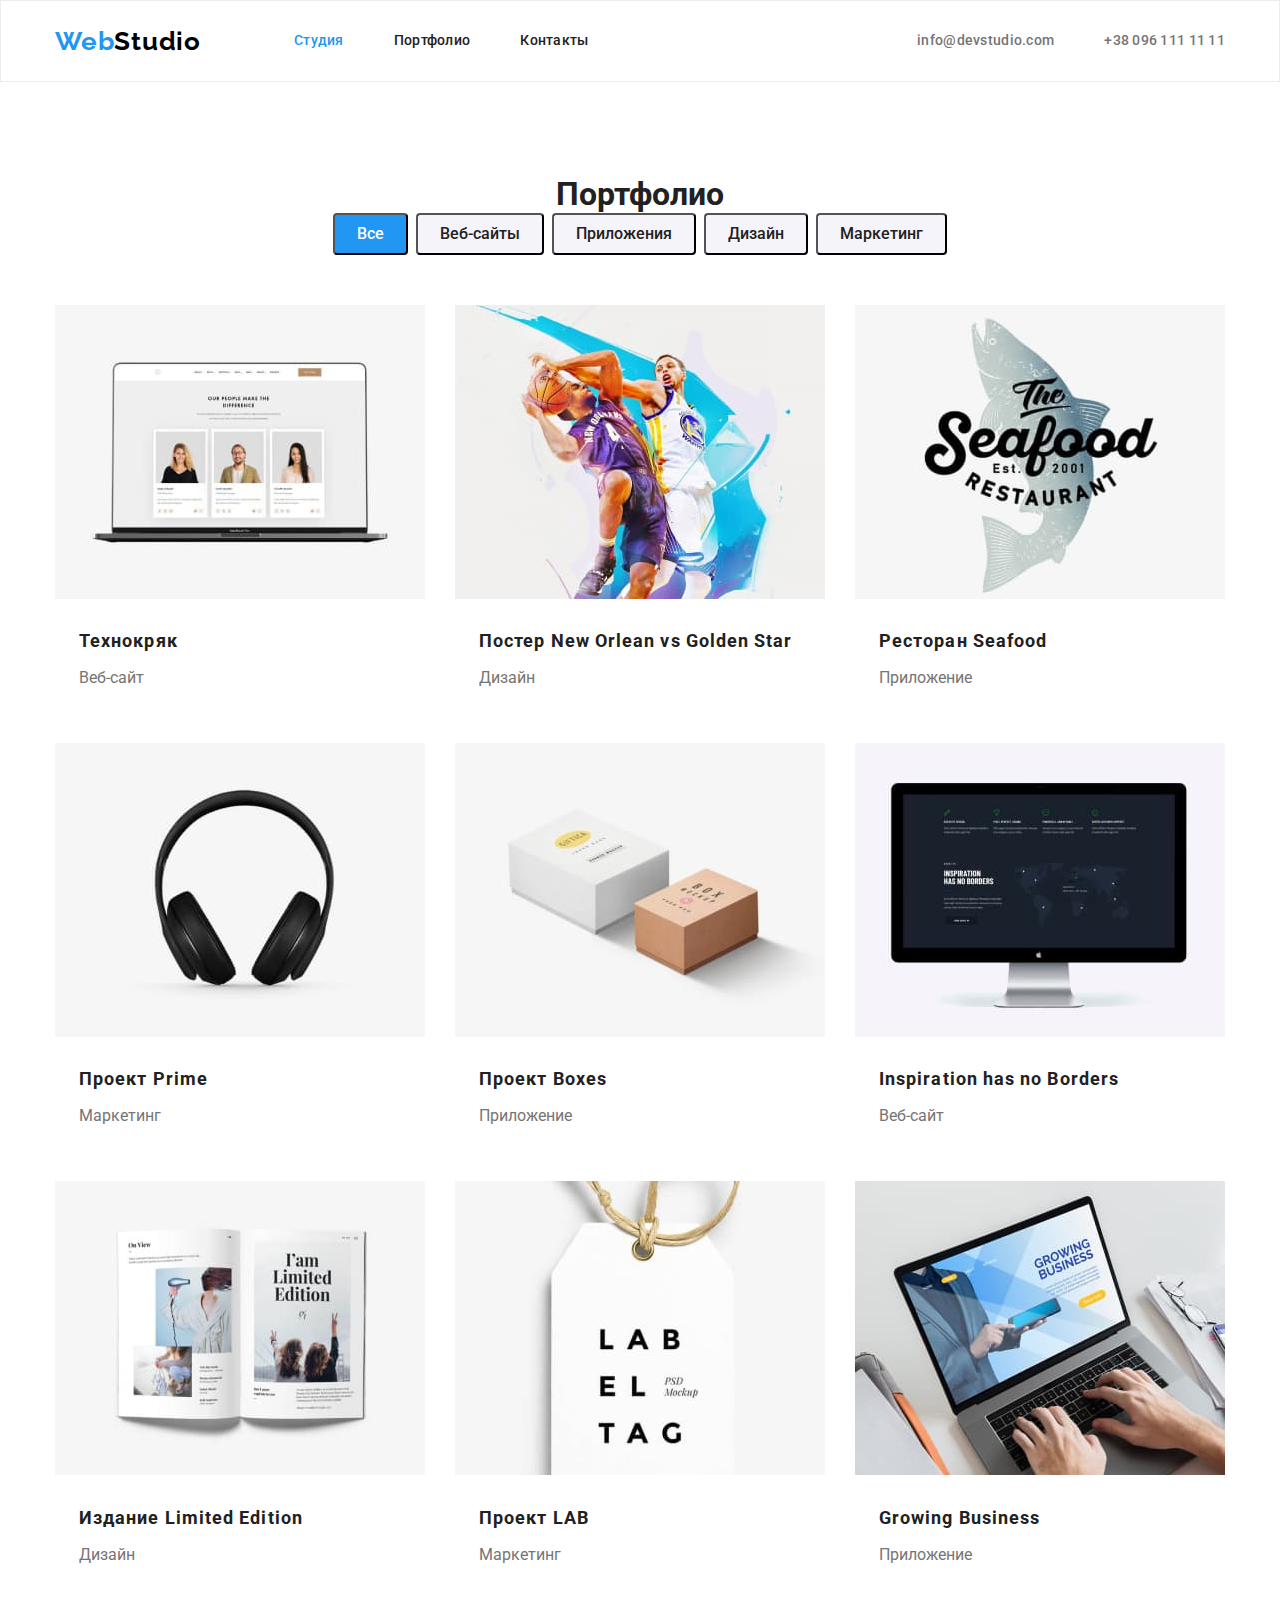
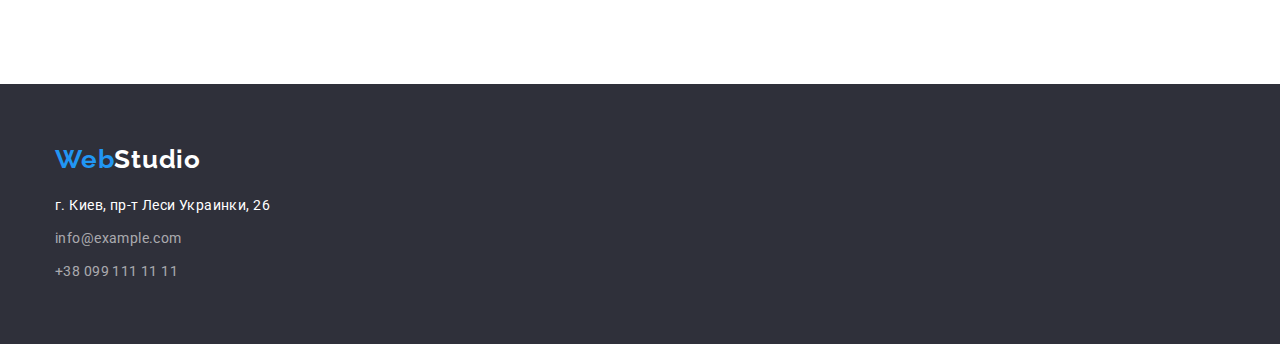
==== portfolio.html @ 8b50d751 "hw-03" ====
<!DOCTYPE html>
<html lang="ru">
<head>
    <meta charset="UTF-8">
    <meta http-equiv="X-UA-Compatible" content="IE=edge">
    <meta name="viewport" content="width=device-width, initial-scale=1.0">
    <title>Портфолио</title>
    <link 
      href="https://fonts.googleapis.com/css2?family=Raleway:wght@700&family=Roboto:wght@400;500;700;900&display=swap" 
      rel="stylesheet">
      <link rel="stylesheet" href="https://cdnjs.cloudflare.com/ajax/libs/modern-normalize/1.1.0/modern-normalize.min.css"/>
      <link rel="stylesheet" href="./css/styles.css">
</head>
<body>
    <header class="line">
        <div class="container container-header">
            <nav class="nav-container">
                <a href="./index.html" class="logo">Web<span class="logo-header">Studio</span></a>
                <ul class="site-nav list">
                    <li class="item"><a href="./index.html" class="site-nav-link current">Студия</a></li>
                    <li class="item"><a href="./portfolio.html" class="site-nav-link">Портфолио</a></li>
                    <li class="item"><a href="#" class="site-nav-link">Контакты</a></li>
                </ul>
            </nav>
            <ul class="contacts-list list">
                <li class="item">
                    <a lang="en" href="mailto:info@devstudio.com" class="contacts-link link">info@devstudio.com</a>
                </li>
                <li class="item">
                    <a href="tel:+380961111111" class="contacts-link link">+38 096 111 11 11</a>
                </li>
            </ul>
        </div>
    </header>
    <main>
        <section class="section">
            <div class="container">
                <h1 class="container-title">Портфолио</h1>
                <ul class="portfolio-list list">
                    <li class="item"><button type="button" class="filter-btn current">Все</button></li>
                    <li class="item"><button type="button" class="filter-btn">Веб-сайты</button></li>
                    <li class="item"><button type="button" class="filter-btn">Приложения</button></li>
                    <li class="item"><button type="button" class="filter-btn">Дизайн</button></li>
                    <li class="item"><button type="button" class="filter-btn">Маркетинг</button></li>
                </ul>
                <ul class="portfolio-projects list">
                    <li class="portfolio-item">
                        <a href="#" class="portfolio-link">
                            <img src="./images/tehnokryak.jpg" alt="Технокряк" width="370">
                            <h2 class="project">Технокряк</h2>
                            <p class="project-view">Веб-сайт</p>
                        </a>
                    </li>
                    <li class="portfolio-item">
                        <a href="#" class="portfolio-link">
                            <img src="./images/poster.jpg" alt="Постер" width="370">
                            <h2 class="project">Постер <span lang="en">New Orlean vs Golden Star</span></h2>
                            <p class="project-view">Дизайн</p>
                        </a>
                    </li>
                    <li class="portfolio-item">
                        <a href="#" class="portfolio-link">
                            <img src="./images/seafood.jpg" alt="Ресторан" width="370">
                            <h2 class="project">Ресторан <span lang="en">Seafood</span></h2>
                            <p class="project-view">Приложение</p>
                        </a>
                    </li>
                    <li class="portfolio-item">
                        <a href="#" class="portfolio-link">
                            <img src="./images/prime.jpg" alt="Проект Прайм" width="370">
                            <h2 class="project" lang="en">Проект <span lang="en">Prime</span></h2>
                            <p class="project-view">Маркетинг</p>
                        </a>
                    </li>
                    <li class="portfolio-item">
                        <a href="#" class="portfolio-link">
                            <img src="./images/boxes.jpg" alt="Проект Боксес" width="370">
                            <h2 class="project">Проект <span lang="en">Boxes</span></h2>
                            <p class="project-view">Приложение</p>
                        </a>
                    </li>
                    <li class="portfolio-item">
                        <a href="#" class="portfolio-link">
                            <img lang="en" src="./images/inspiration.jpg" alt="Inspiration" width="370">
                            <h2 class="project" lang="en">Inspiration has no Borders</h2>
                            <p class="project-view">Веб-сайт</p>
                        </a>
                    </li>
                    <li class="portfolio-item">
                        <a href="#" class="portfolio-link">
                            <img src="./images/limedition.jpg" alt="Издание" width="370">
                            <h2 class="project">Издание <span lang="en">Limited Edition</span></h2>
                            <p class="project-view">Дизайн</p>
                        </a>
                    </li>
                    <li class="portfolio-item">
                        <a href="#" class="portfolio-link">
                            <img src="./images/lab.jpg" alt="Проект Лаб" width="370">
                            <h2 class="project">Проект <span lang="en">LAB</span></h2>
                            <p class="project-view">Маркетинг</p>
                        </a>
                    </li>
                    <li class="portfolio-item">
                        <a href="#" class="portfolio-link">
                            <img lang="en" src="./images/growing.jpg" alt="Growing Business" width="370">
                            <h2 class="project" lang="en">Growing Business</h2>
                            <p class="project-view">Приложение</p>
                        </a>
                    </li>
                </ul>
            </div>
        </section>
    </main>
    <footer class="footer-box">
        <div class="container footer-box-container">
            <a href="./index.html" class="logo container-logo">Web<span class="logo-footer">Studio</span></a>
            <address class="contacts-footer">
                <a href="https://goo.gl/maps/hART9pbW3rdHCNCXA" 
                    target="_blank" rel="noopener noreferrer nofollow" class="contacts-footer-address">
                    г. Киев, пр-т Леси Украинки, 26</a>
                <ul class="list-footer list">
                    <li class="item-footer">
                        <a lang="en" href="mailto:info@example.com" class="contacts-footer-link link">info@example.com</a>
                    </li>
                    <li class="item-footer">
                        <a href="tel:+380991111111" class="contacts-footer-link link">+38 099 111 11 11</a>
                    </li>
                </ul>
            </address>
        </div>
    </footer>
</body>
</html>
---- css/styles.css ----
:root {
    --start-logo-text-color: #2196F3;
    --end-logo-text-color: #000000;
    --title-text-color: #212121;
    --grey-text-color: #757575;
    --blackout-color: #FFFFFF99;
    --wite-color: #FFFFFF;
    --black-background: #2F303A;
    --grey-background: #F5F4FA;
    --press-button: #188CE8;
    --line-color: #ECECEC;
}

/* Общие стили */
body {
    background-color: var(--wite-color);
    color:var(--title-text-color);
    font-family: Roboto, sans-serif;
    
}
.list {
    list-style: none;
    padding: 0;
    margin: 0;
}
.container {
    width: 1200px;
    padding-left: 15px;
    padding-right: 15px;
    margin-left: auto;
    margin-right: auto;
}
.site-nav, .nav-container, .contacts-list, .container-header {
    display: flex;
    align-items: center;
}
.line {
    border: 1px solid  var(--line-color);
}
.section {
    padding-top: 94px;
    padding-bottom: 94px;
}
.section-title {
    margin-top: 0;
    margin-bottom: 50px;
    font-size: 36px;
    line-height: 1.17;
}
.logo, .link, .site-nav-link, .contacts-footer-address, .portfolio-link {
    text-decoration: none;
}
.section-title, .logo, .btn, .feature-title, .project {
    font-weight: 700;
}
.site-nav-link, .contacts-link, .team-name, .filter-btn {
    font-weight: 500;
}
.logo-footer, .contacts-footer-address, .hero, .btn {
    color: var(--wite-color);
}
.contacts-link, .team-prof, .feature-text, .project-view {
    color: var(--grey-text-color);
}
.section-title, .team-name, .team-prof, .filter-btn, .hero, .container-title, .portfolio-list {
    text-align: center;
}
.logo, .feature-title, .feature-text, .section-title, .team-name, .team-prof, .contacts-footer {
    letter-spacing: 0.03em;
}

/* Хедер */
.logo {
    display: block;
    color: var(--start-logo-text-color);
    font-family: Raleway, sans-serif;
    font-size: 26px;
    line-height: 1.19;
}
.logo-header {
    color: var(--end-logo-text-color);
}
.nav-container > .logo {
    padding-top: 24px;
    padding-bottom: 24px;
}
.nav-container {
    margin-right: auto;
}
.site-nav-link {
    color: var(--title-text-color);
}
.site-nav .current {
    color: var(--start-logo-text-color);
}
.site-nav {
    margin-left: 93px;
}
.site-nav .item + .item, .contacts-list .item + .item {
    margin-left: 50px;
} 
.site-nav-link, .contacts-link {
    display: block;
    padding-top: 32px;
    padding-bottom: 32px;
    font-size: 14px;
    line-height: 1.14;
    letter-spacing: 0.02em;
}
.link:hover, .link:focus, .site-nav-link:hover, .site-nav-link:focus {
    color: var(--start-logo-text-color);
}

/* hero */
.hero {
    background-color: var(--black-background);
    letter-spacing: 0.06em;
    margin-bottom: 94px;
}
.hero-title {
    margin-right: auto;
    margin-left: auto;
    margin-top: 0;
    margin-bottom: 30px;
    padding-top: 200px;
    font-weight: 900;
    font-size: 44px;
    line-height: 1.36;
    text-transform: uppercase;
}
.btn {
    border-radius: 4px;
    display: inline-block;
    padding: 10px 32px;
    margin-bottom: 200px;
    min-width: 200px;
    border: var(--start-logo-text-color);
    
    background-color: var(--start-logo-text-color);
    font-family: inherit;
    font-size: 16px;
    line-height: 1.87;
    letter-spacing: 0.06em;
    cursor: pointer;
}
.btn:hover, .btn:focus {
    background: var(--press-button);
}

/* Особенности */
.container-title {
    margin-top: 0;
    margin-bottom: 0;
}
.feature-list {
    display: flex;
}
.feature-list .item {
    display: block;
    width: 270px;
}
.feature-list .item + .item {
    margin-left: 30px;
}
.feature-title {
    margin-top: 0;
    margin-bottom: 10px;
    font-size: 14px;
    line-height: 1.14;
    text-transform: uppercase;
}
.feature-text {
    margin-top: 0;
    margin-bottom: 0;
    font-size: 14px;
    line-height: 1.72;
}
/* Чем мы занимаемся */
.what-we-do {
    display: flex;
}
.what-we-do .item + .item {
    padding-left: 30px;
}
/* Наша команда */
.section-team {
    background-color: var(--grey-background);
}
.section-team-item {
    display: block;
    width: 270px;
    background-color: var(--wite-color);
}
.team-list {
    display: flex;
}
.team-list .section-team-item + .section-team-item {
    margin-left: 30px;
}
.img-team {
    margin-top: 0;
    margin-bottom: 30px;
}
.team-name, .team-prof{
    font-size: 16px;
    line-height: 1.19;
}
.team-name {
    margin-top: 0;
    margin-bottom: 10px; 
}
.team-prof {
    margin-top: 0;
    margin-bottom: 0;
    padding-bottom: 30px;
}

/* футер */
.footer-box {
    background-color: var(--black-background);
}
.container.footer-box-container {
    padding-top: 60px;
    padding-bottom: 60px;
}
.container-logo {
    margin-top: 0;
    margin-bottom: 20px;
}
.contacts-footer {
    font-size: 14px;
    line-height: 1.71;
    font-style: normal;
}
.contacts-footer-address {
    display:block;
    margin-top: 0;
    margin-bottom: 9px;
}
.contacts-footer-link {
    display:block;
    color: var(--blackout-color);
}
.list-footer .item-footer + .item-footer {
    margin-top: 9px;
}

/* Портфолио */
.portfolio-list {
    display: flex;
    justify-content: center;
    margin-bottom: 50px;
}
.portfolio-list .item + .item {
    margin-left: 8px;
}
.filter-btn {
    border-radius: 4px;
    display: inline-block;
    padding: 6px 22px;
    background-color: var(--grey-background);
    font-family: inherit;
    color: inherit;
    font-size: 16px;
    line-height: 1.62;
    cursor: pointer;
}
.filter-btn:hover, .filter-btn:focus, .filter-btn.current {
    background-color: var(--start-logo-text-color);
    color: var(--wite-color)
}
.portfolio-projects {
    display: flex;
    flex-wrap: wrap;
}
.portfolio-item {
    width: calc((100% - 60px) / 3);
    margin-right: 30px;
    margin-bottom: 30px;
}
 .portfolio-item:nth-child(3n) {
    margin-right: 0;
}
.portfolio-item:nth-last-child(-n+3) {
    margin-bottom: 0; 
}
.portfolio-link {
    display: inline-block;
}
.project {
    margin-top: 20px;
    margin-bottom: 4px;
    color: var(--title-text-color);
    font-size: 18px;
    line-height: 2;
    letter-spacing: 0.06em;
}
.project-view {
    margin-top: 0;
    margin-bottom: 20px;
    line-height: 1.87;
}
.project, .project-view {
    margin-left: 24px;
    margin-right: 24px;
}
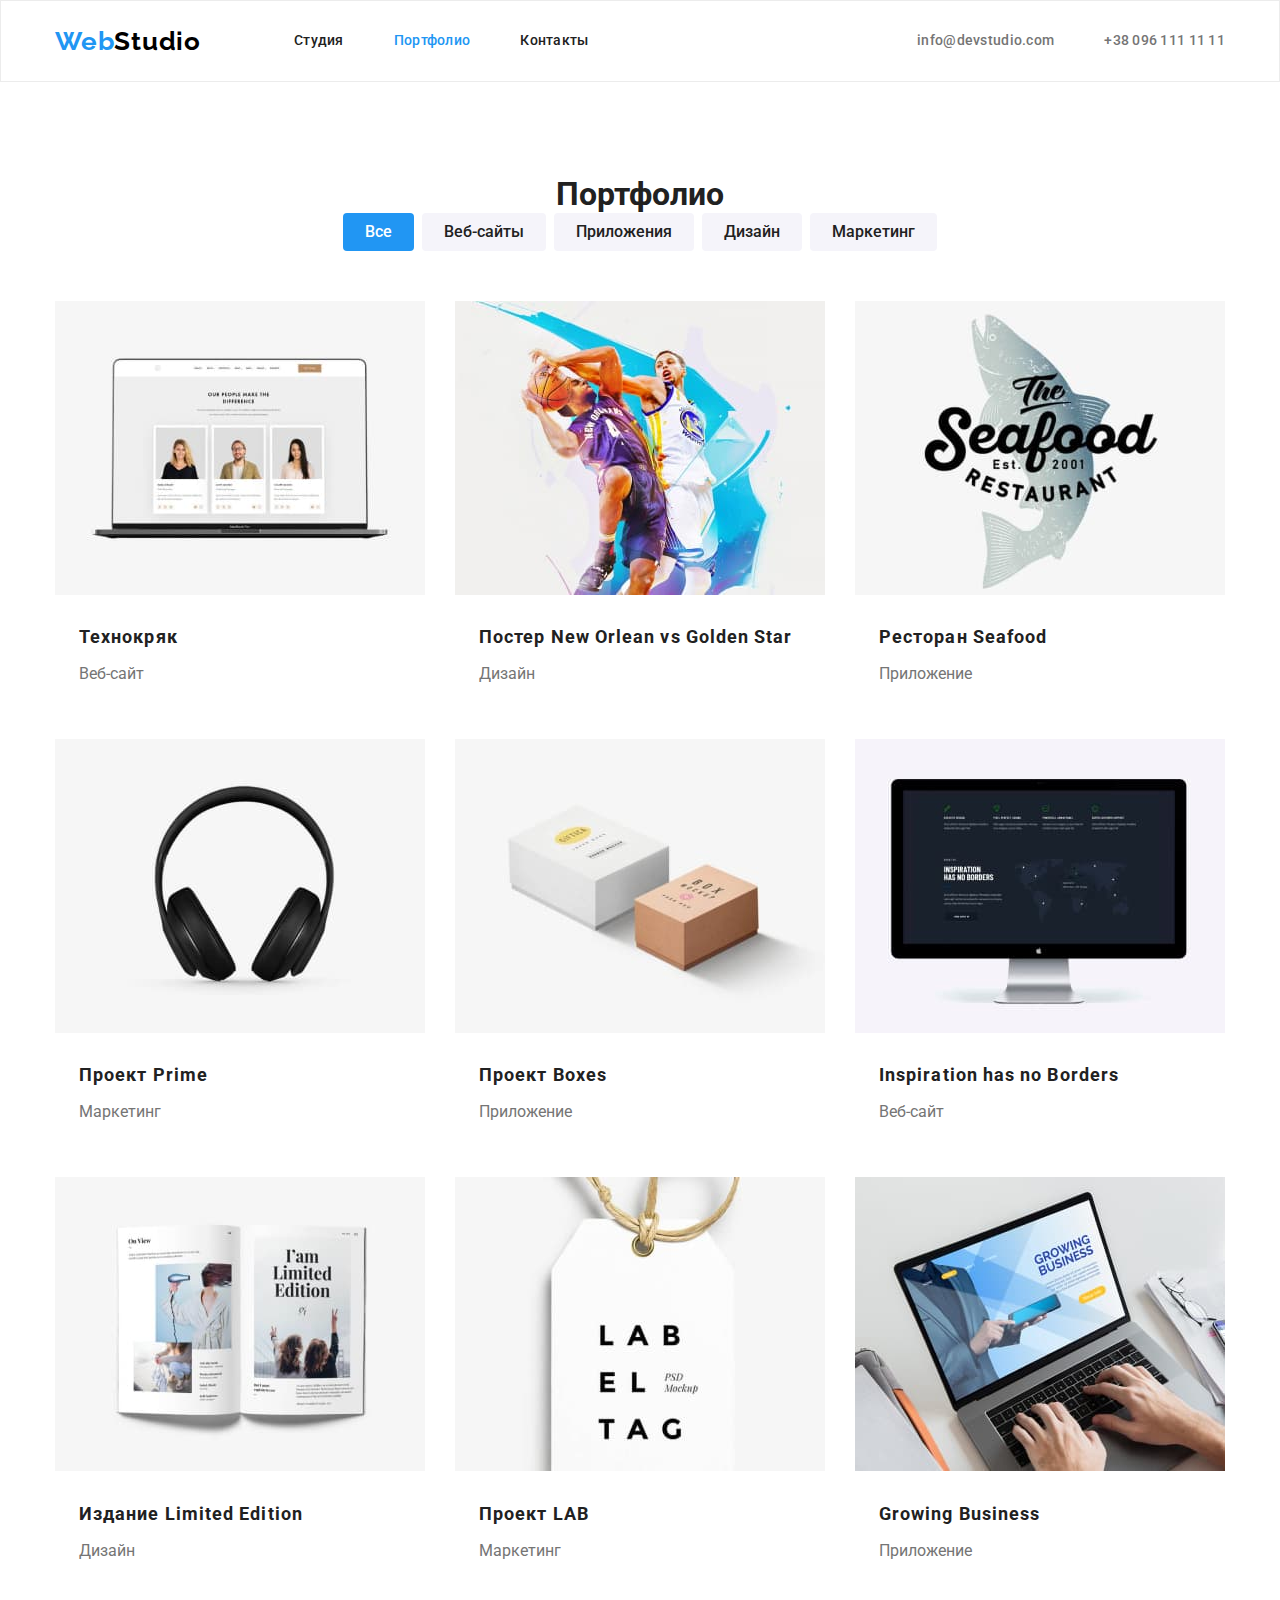
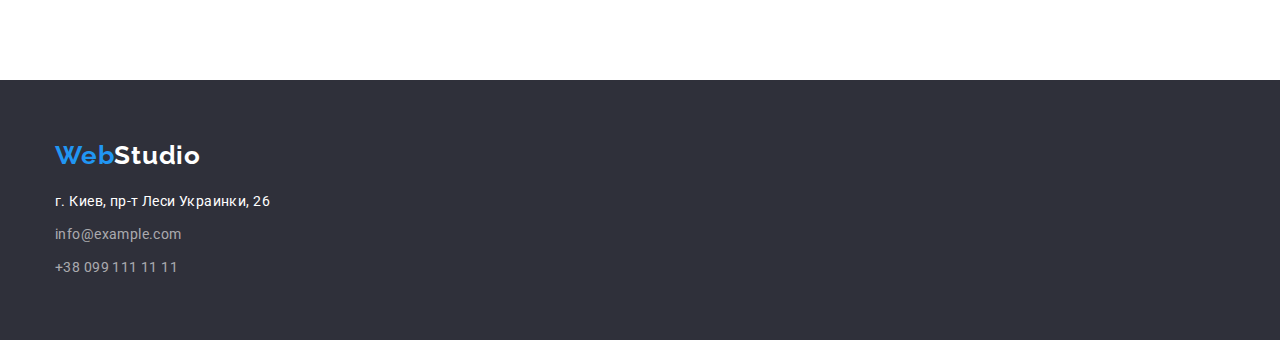
==== commit 3524ab64: "hw-03" ====
--- a/portfolio.html
+++ b/portfolio.html
@@ -17,8 +17,8 @@
             <nav class="nav-container">
                 <a href="./index.html" class="logo">Web<span class="logo-header">Studio</span></a>
                 <ul class="site-nav list">
-                    <li class="item"><a href="./index.html" class="site-nav-link current">Студия</a></li>
-                    <li class="item"><a href="./portfolio.html" class="site-nav-link">Портфолио</a></li>
+                    <li class="item"><a href="./index.html" class="site-nav-link">Студия</a></li>
+                    <li class="item"><a href="./portfolio.html" class="site-nav-link current">Портфолио</a></li>
                     <li class="item"><a href="#" class="site-nav-link">Контакты</a></li>
                 </ul>
             </nav>
--- a/css/styles.css
+++ b/css/styles.css
@@ -135,7 +135,6 @@
     margin-bottom: 200px;
     min-width: 200px;
     border: var(--start-logo-text-color);
-    
     background-color: var(--start-logo-text-color);
     font-family: inherit;
     font-size: 16px;
@@ -258,6 +257,7 @@
     border-radius: 4px;
     display: inline-block;
     padding: 6px 22px;
+    border: var(--grey-background);
     background-color: var(--grey-background);
     font-family: inherit;
     color: inherit;
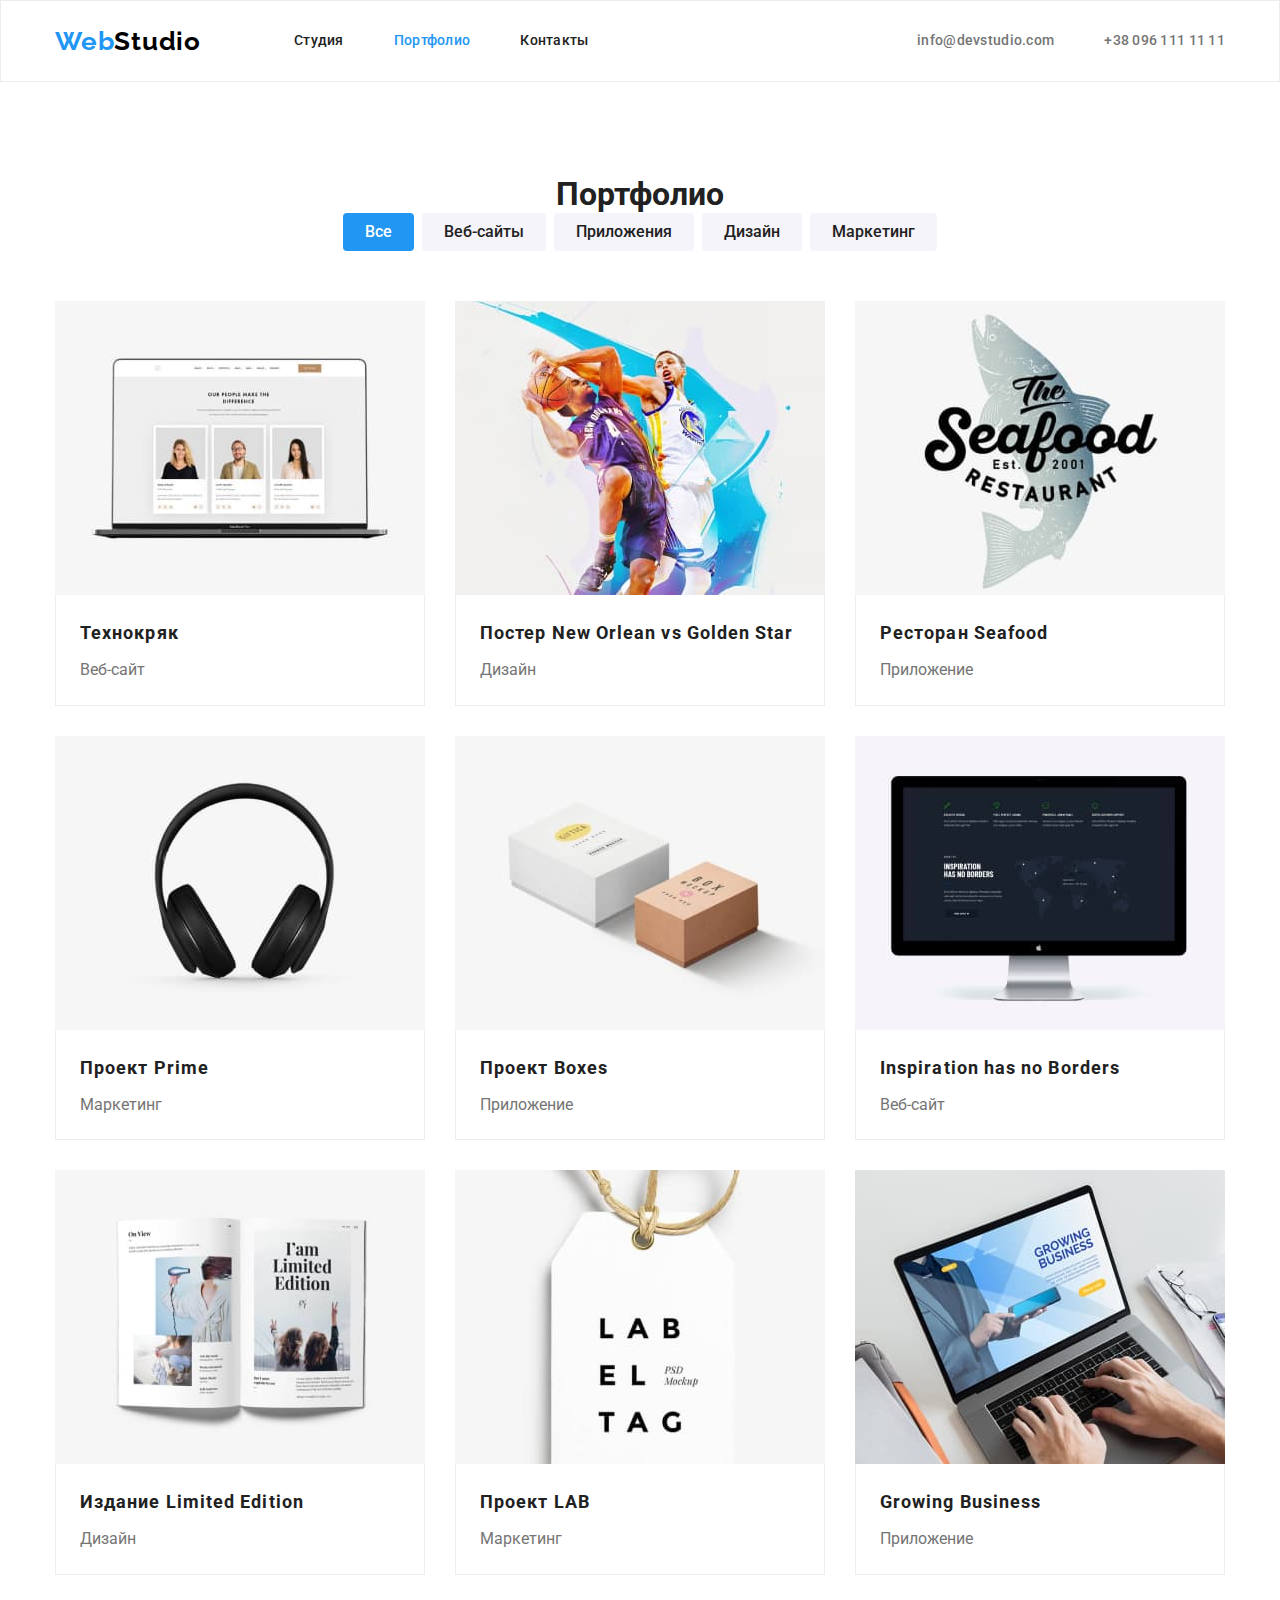
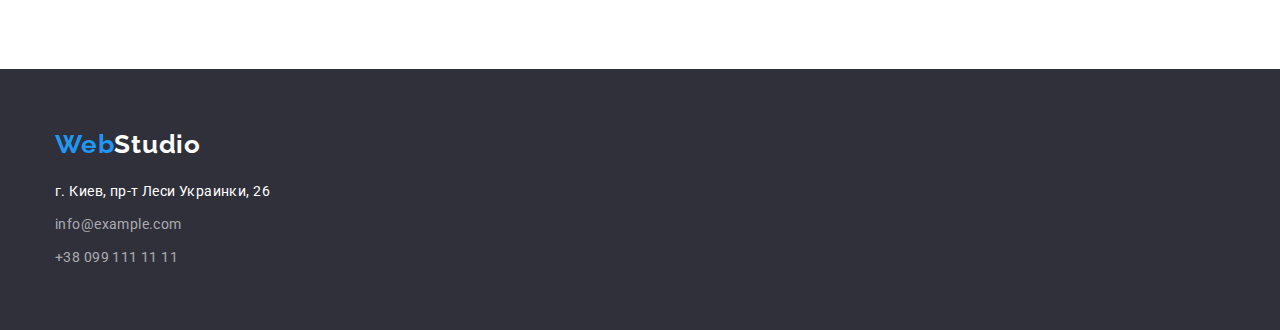
==== commit 919633f7: "hw-03" ====
--- a/portfolio.html
+++ b/portfolio.html
@@ -1,133 +1,151 @@
 <!DOCTYPE html>
 <html lang="ru">
-<head>
-    <meta charset="UTF-8">
-    <meta http-equiv="X-UA-Compatible" content="IE=edge">
-    <meta name="viewport" content="width=device-width, initial-scale=1.0">
-    <title>Портфолио</title>
-    <link 
-      href="https://fonts.googleapis.com/css2?family=Raleway:wght@700&family=Roboto:wght@400;500;700;900&display=swap" 
-      rel="stylesheet">
-      <link rel="stylesheet" href="https://cdnjs.cloudflare.com/ajax/libs/modern-normalize/1.1.0/modern-normalize.min.css"/>
-      <link rel="stylesheet" href="./css/styles.css">
-</head>
-<body>
-    <header class="line">
-        <div class="container container-header">
-            <nav class="nav-container">
-                <a href="./index.html" class="logo">Web<span class="logo-header">Studio</span></a>
-                <ul class="site-nav list">
-                    <li class="item"><a href="./index.html" class="site-nav-link">Студия</a></li>
-                    <li class="item"><a href="./portfolio.html" class="site-nav-link current">Портфолио</a></li>
-                    <li class="item"><a href="#" class="site-nav-link">Контакты</a></li>
-                </ul>
-            </nav>
-            <ul class="contacts-list list">
-                <li class="item">
-                    <a lang="en" href="mailto:info@devstudio.com" class="contacts-link link">info@devstudio.com</a>
-                </li>
-                <li class="item">
-                    <a href="tel:+380961111111" class="contacts-link link">+38 096 111 11 11</a>
-                </li>
-            </ul>
-        </div>
-    </header>
-    <main>
-        <section class="section">
-            <div class="container">
-                <h1 class="container-title">Портфолио</h1>
-                <ul class="portfolio-list list">
-                    <li class="item"><button type="button" class="filter-btn current">Все</button></li>
-                    <li class="item"><button type="button" class="filter-btn">Веб-сайты</button></li>
-                    <li class="item"><button type="button" class="filter-btn">Приложения</button></li>
-                    <li class="item"><button type="button" class="filter-btn">Дизайн</button></li>
-                    <li class="item"><button type="button" class="filter-btn">Маркетинг</button></li>
-                </ul>
-                <ul class="portfolio-projects list">
-                    <li class="portfolio-item">
-                        <a href="#" class="portfolio-link">
-                            <img src="./images/tehnokryak.jpg" alt="Технокряк" width="370">
-                            <h2 class="project">Технокряк</h2>
-                            <p class="project-view">Веб-сайт</p>
-                        </a>
+    <head>
+        <meta charset="UTF-8">
+        <meta http-equiv="X-UA-Compatible" content="IE=edge">
+        <meta name="viewport" content="width=device-width, initial-scale=1.0">
+        <title>Портфолио</title>
+        <link 
+        href="https://fonts.googleapis.com/css2?family=Raleway:wght@700&family=Roboto:wght@400;500;700;900&display=swap" 
+        rel="stylesheet">
+        <link rel="stylesheet" href="https://cdnjs.cloudflare.com/ajax/libs/modern-normalize/1.1.0/modern-normalize.min.css"/>
+        <link rel="stylesheet" href="./css/styles.css">
+    </head>
+    <body>
+        <header class="line">
+            <div class="container container-header">
+                <nav class="nav-container">
+                    <a href="./index.html" class="logo">Web<span class="logo-header">Studio</span></a>
+                    <ul class="site-nav list">
+                        <li class="item"><a href="./index.html" class="site-nav-link">Студия</a></li>
+                        <li class="item"><a href="./portfolio.html" class="site-nav-link current">Портфолио</a></li>
+                        <li class="item"><a href="#" class="site-nav-link">Контакты</a></li>
+                    </ul>
+                </nav>
+                <ul class="contacts-list list">
+                    <li class="item">
+                        <a lang="en" href="mailto:info@devstudio.com" class="contacts-link link">info@devstudio.com</a>
                     </li>
-                    <li class="portfolio-item">
-                        <a href="#" class="portfolio-link">
-                            <img src="./images/poster.jpg" alt="Постер" width="370">
-                            <h2 class="project">Постер <span lang="en">New Orlean vs Golden Star</span></h2>
-                            <p class="project-view">Дизайн</p>
-                        </a>
-                    </li>
-                    <li class="portfolio-item">
-                        <a href="#" class="portfolio-link">
-                            <img src="./images/seafood.jpg" alt="Ресторан" width="370">
-                            <h2 class="project">Ресторан <span lang="en">Seafood</span></h2>
-                            <p class="project-view">Приложение</p>
-                        </a>
-                    </li>
-                    <li class="portfolio-item">
-                        <a href="#" class="portfolio-link">
-                            <img src="./images/prime.jpg" alt="Проект Прайм" width="370">
-                            <h2 class="project" lang="en">Проект <span lang="en">Prime</span></h2>
-                            <p class="project-view">Маркетинг</p>
-                        </a>
-                    </li>
-                    <li class="portfolio-item">
-                        <a href="#" class="portfolio-link">
-                            <img src="./images/boxes.jpg" alt="Проект Боксес" width="370">
-                            <h2 class="project">Проект <span lang="en">Boxes</span></h2>
-                            <p class="project-view">Приложение</p>
-                        </a>
-                    </li>
-                    <li class="portfolio-item">
-                        <a href="#" class="portfolio-link">
-                            <img lang="en" src="./images/inspiration.jpg" alt="Inspiration" width="370">
-                            <h2 class="project" lang="en">Inspiration has no Borders</h2>
-                            <p class="project-view">Веб-сайт</p>
-                        </a>
-                    </li>
-                    <li class="portfolio-item">
-                        <a href="#" class="portfolio-link">
-                            <img src="./images/limedition.jpg" alt="Издание" width="370">
-                            <h2 class="project">Издание <span lang="en">Limited Edition</span></h2>
-                            <p class="project-view">Дизайн</p>
-                        </a>
-                    </li>
-                    <li class="portfolio-item">
-                        <a href="#" class="portfolio-link">
-                            <img src="./images/lab.jpg" alt="Проект Лаб" width="370">
-                            <h2 class="project">Проект <span lang="en">LAB</span></h2>
-                            <p class="project-view">Маркетинг</p>
-                        </a>
-                    </li>
-                    <li class="portfolio-item">
-                        <a href="#" class="portfolio-link">
-                            <img lang="en" src="./images/growing.jpg" alt="Growing Business" width="370">
-                            <h2 class="project" lang="en">Growing Business</h2>
-                            <p class="project-view">Приложение</p>
-                        </a>
+                    <li class="item">
+                        <a href="tel:+380961111111" class="contacts-link link">+38 096 111 11 11</a>
                     </li>
                 </ul>
             </div>
-        </section>
-    </main>
-    <footer class="footer-box">
-        <div class="container footer-box-container">
-            <a href="./index.html" class="logo container-logo">Web<span class="logo-footer">Studio</span></a>
-            <address class="contacts-footer">
-                <a href="https://goo.gl/maps/hART9pbW3rdHCNCXA" 
-                    target="_blank" rel="noopener noreferrer nofollow" class="contacts-footer-address">
-                    г. Киев, пр-т Леси Украинки, 26</a>
-                <ul class="list-footer list">
-                    <li class="item-footer">
-                        <a lang="en" href="mailto:info@example.com" class="contacts-footer-link link">info@example.com</a>
-                    </li>
-                    <li class="item-footer">
-                        <a href="tel:+380991111111" class="contacts-footer-link link">+38 099 111 11 11</a>
-                    </li>
-                </ul>
-            </address>
-        </div>
-    </footer>
-</body>
+        </header>
+        <main>
+            <section class="section">
+                <div class="container">
+                    <h1 class="container-title">Портфолио</h1>
+                    <ul class="portfolio-list list">
+                        <li class="item"><button type="button" class="filter-btn current">Все</button></li>
+                        <li class="item"><button type="button" class="filter-btn">Веб-сайты</button></li>
+                        <li class="item"><button type="button" class="filter-btn">Приложения</button></li>
+                        <li class="item"><button type="button" class="filter-btn">Дизайн</button></li>
+                        <li class="item"><button type="button" class="filter-btn">Маркетинг</button></li>
+                    </ul>
+                    <ul class="portfolio-projects list">
+                        <li class="portfolio-item">
+                            <a href="#" class="portfolio-link">
+                                <img class="portfolio-img" src="./images/tehnokryak.jpg" alt="Технокряк" width="370">
+                                <div class="portfolio-container">
+                                    <h2 class="project">Технокряк</h2>
+                                    <p class="project-view">Веб-сайт</p>
+                                </div>
+                            </a>
+                        </li>
+                        <li class="portfolio-item">
+                            <a href="#" class="portfolio-link">
+                                <img class="portfolio-img" src="./images/poster.jpg" alt="Постер" width="370">
+                                <div class="portfolio-container">
+                                    <h2 class="project">Постер <span lang="en">New Orlean vs Golden Star</span></h2>
+                                    <p class="project-view">Дизайн</p>
+                                </div>
+                            </a>
+                        </li>
+                        <li class="portfolio-item">
+                            <a href="#" class="portfolio-link">
+                                <img class="portfolio-img" src="./images/seafood.jpg" alt="Ресторан" width="370">
+                                <div class="portfolio-container">
+                                    <h2 class="project">Ресторан <span lang="en">Seafood</span></h2>
+                                    <p class="project-view">Приложение</p>
+                                </div>
+                            </a>
+                        </li>
+                        <li class="portfolio-item">
+                            <a href="#" class="portfolio-link">
+                                <img class="portfolio-img" src="./images/prime.jpg" alt="Проект Прайм" width="370">
+                                <div class="portfolio-container">
+                                    <h2 class="project" lang="en">Проект <span lang="en">Prime</span></h2>
+                                    <p class="project-view">Маркетинг</p>
+                                </div>
+                            </a>
+                        </li>
+                        <li class="portfolio-item">
+                            <a href="#" class="portfolio-link">
+                                <img class="portfolio-img" src="./images/boxes.jpg" alt="Проект Боксес" width="370">
+                                <div class="portfolio-container">
+                                    <h2 class="project">Проект <span lang="en">Boxes</span></h2>
+                                    <p class="project-view">Приложение</p>
+                                </div>
+                            </a>
+                        </li>
+                        <li class="portfolio-item">
+                            <a href="#" class="portfolio-link">
+                                <img class="portfolio-img" lang="en" src="./images/inspiration.jpg" alt="Inspiration" width="370">
+                                <div class="portfolio-container">
+                                    <h2 class="project" lang="en">Inspiration has no Borders</h2>
+                                    <p class="project-view">Веб-сайт</p>
+                                </div>
+                            </a>
+                        </li>
+                        <li class="portfolio-item">
+                            <a href="#" class="portfolio-link">
+                                <img class="portfolio-img" src="./images/limedition.jpg" alt="Издание" width="370">
+                                <div class="portfolio-container">
+                                    <h2 class="project">Издание <span lang="en">Limited Edition</span></h2>
+                                    <p class="project-view">Дизайн</p>
+                                </div>
+                            </a>
+                        </li>
+                        <li class="portfolio-item">
+                            <a href="#" class="portfolio-link">
+                                <img class="portfolio-img" src="./images/lab.jpg" alt="Проект Лаб" width="370">
+                                <div class="portfolio-container">
+                                    <h2 class="project">Проект <span lang="en">LAB</span></h2>
+                                    <p class="project-view">Маркетинг</p>
+                                </div>
+                            </a>
+                        </li>
+                        <li class="portfolio-item">
+                            <a href="#" class="portfolio-link">
+                                <img class="portfolio-img" lang="en" src="./images/growing.jpg" alt="Growing Business" width="370">
+                                <div class="portfolio-container">
+                                    <h2 class="project" lang="en">Growing Business</h2>
+                                    <p class="project-view">Приложение</p>
+                                </div>
+                            </a>
+                        </li>
+                    </ul>
+                </div>
+            </section>
+        </main>
+        <footer class="footer-box">
+            <div class="container footer-box-container">
+                <a href="./index.html" class="logo container-logo">Web<span class="logo-footer">Studio</span></a>
+                <address class="contacts-footer">
+                    <a href="https://goo.gl/maps/hART9pbW3rdHCNCXA" 
+                        target="_blank" rel="noopener noreferrer nofollow" class="contacts-footer-address">
+                        г. Киев, пр-т Леси Украинки, 26</a>
+                    <ul class="list-footer list">
+                        <li class="item-footer">
+                            <a lang="en" href="mailto:info@example.com" class="contacts-footer-link link contacts-footer-padding">info@example.com</a>
+                        </li>
+                        <li class="item-footer">
+                            <a href="tel:+380991111111" class="contacts-footer-link link">+38 099 111 11 11</a>
+                        </li>
+                    </ul>
+                </address>
+            </div>
+        </footer>
+    </body>
 </html>--- a/css/styles.css
+++ b/css/styles.css
@@ -9,6 +9,7 @@
     --grey-background: #F5F4FA;
     --press-button: #188CE8;
     --line-color: #ECECEC;
+    --border-portfolio: #EEEEEE;
 }
 
 /* Общие стили */
@@ -35,11 +36,14 @@
     align-items: center;
 }
 .line {
-    border: 1px solid  var(--line-color);
+    border: 1px solid var(--line-color);
 }
 .section {
     padding-top: 94px;
     padding-bottom: 94px;
+}
+.section.no-padding{
+    padding-top: 0;
 }
 .section-title {
     margin-top: 0;
@@ -115,14 +119,14 @@
 .hero {
     background-color: var(--black-background);
     letter-spacing: 0.06em;
-    margin-bottom: 94px;
+    padding-top: 200px;
+    padding-bottom: 200px;
 }
 .hero-title {
     margin-right: auto;
     margin-left: auto;
     margin-top: 0;
     margin-bottom: 30px;
-    padding-top: 200px;
     font-weight: 900;
     font-size: 44px;
     line-height: 1.36;
@@ -132,7 +136,6 @@
     border-radius: 4px;
     display: inline-block;
     padding: 10px 32px;
-    margin-bottom: 200px;
     min-width: 200px;
     border: var(--start-logo-text-color);
     background-color: var(--start-logo-text-color);
@@ -156,7 +159,7 @@
 }
 .feature-list .item {
     display: block;
-    width: 270px;
+    width: calc((100% - 3 * 30px) / 4);
 }
 .feature-list .item + .item {
     margin-left: 30px;
@@ -181,13 +184,18 @@
 .what-we-do .item + .item {
     padding-left: 30px;
 }
+.what-we-do-img {
+    display: block;
+    max-width: 100%;
+    height: auto;
+}
 /* Наша команда */
 .section-team {
     background-color: var(--grey-background);
 }
 .section-team-item {
     display: block;
-    width: 270px;
+    width: calc((100% - 3 * 30px) / 4);
     background-color: var(--wite-color);
 }
 .team-list {
@@ -197,8 +205,13 @@
     margin-left: 30px;
 }
 .img-team {
-    margin-top: 0;
-    margin-bottom: 30px;
+    display: block;
+    max-width: 100%;
+    height: auto;
+}
+.team-container {
+    padding-top: 30px;
+    padding-bottom: 30px;
 }
 .team-name, .team-prof{
     font-size: 16px;
@@ -211,17 +224,15 @@
 .team-prof {
     margin-top: 0;
     margin-bottom: 0;
-    padding-bottom: 30px;
 }
 
 /* футер */
 .footer-box {
     background-color: var(--black-background);
-}
-.container.footer-box-container {
     padding-top: 60px;
     padding-bottom: 60px;
 }
+
 .container-logo {
     margin-top: 0;
     margin-bottom: 20px;
@@ -236,13 +247,16 @@
     margin-top: 0;
     margin-bottom: 9px;
 }
+.contacts-footer-padding {
+    margin-bottom: 9px;
+}
 .contacts-footer-link {
     display:block;
     color: var(--blackout-color);
 }
-.list-footer .item-footer + .item-footer {
+/* .list-footer .item-footer + .item-footer {
     margin-top: 9px;
-}
+} */
 
 /* Портфолио */
 .portfolio-list {
@@ -274,7 +288,7 @@
     flex-wrap: wrap;
 }
 .portfolio-item {
-    width: calc((100% - 60px) / 3);
+    width: calc((100% - 2 * 30px) / 3);
     margin-right: 30px;
     margin-bottom: 30px;
 }
@@ -282,13 +296,24 @@
     margin-right: 0;
 }
 .portfolio-item:nth-last-child(-n+3) {
-    margin-bottom: 0; 
+    margin-bottom: 0;
 }
 .portfolio-link {
-    display: inline-block;
+    display: block;    
+}
+.portfolio-img {
+    display: block;
+    max-width: 100%;
+    height: auto;
+}
+.portfolio-container {
+    padding: 20px 24px;
+    border: solid var(--border-portfolio);
+    border-width: 0 1px 1px 1px;
+    
 }
 .project {
-    margin-top: 20px;
+    margin-top: 0;
     margin-bottom: 4px;
     color: var(--title-text-color);
     font-size: 18px;
@@ -297,10 +322,7 @@
 }
 .project-view {
     margin-top: 0;
-    margin-bottom: 20px;
+    margin-bottom: 0;
     line-height: 1.87;
 }
-.project, .project-view {
-    margin-left: 24px;
-    margin-right: 24px;
-} 
+
